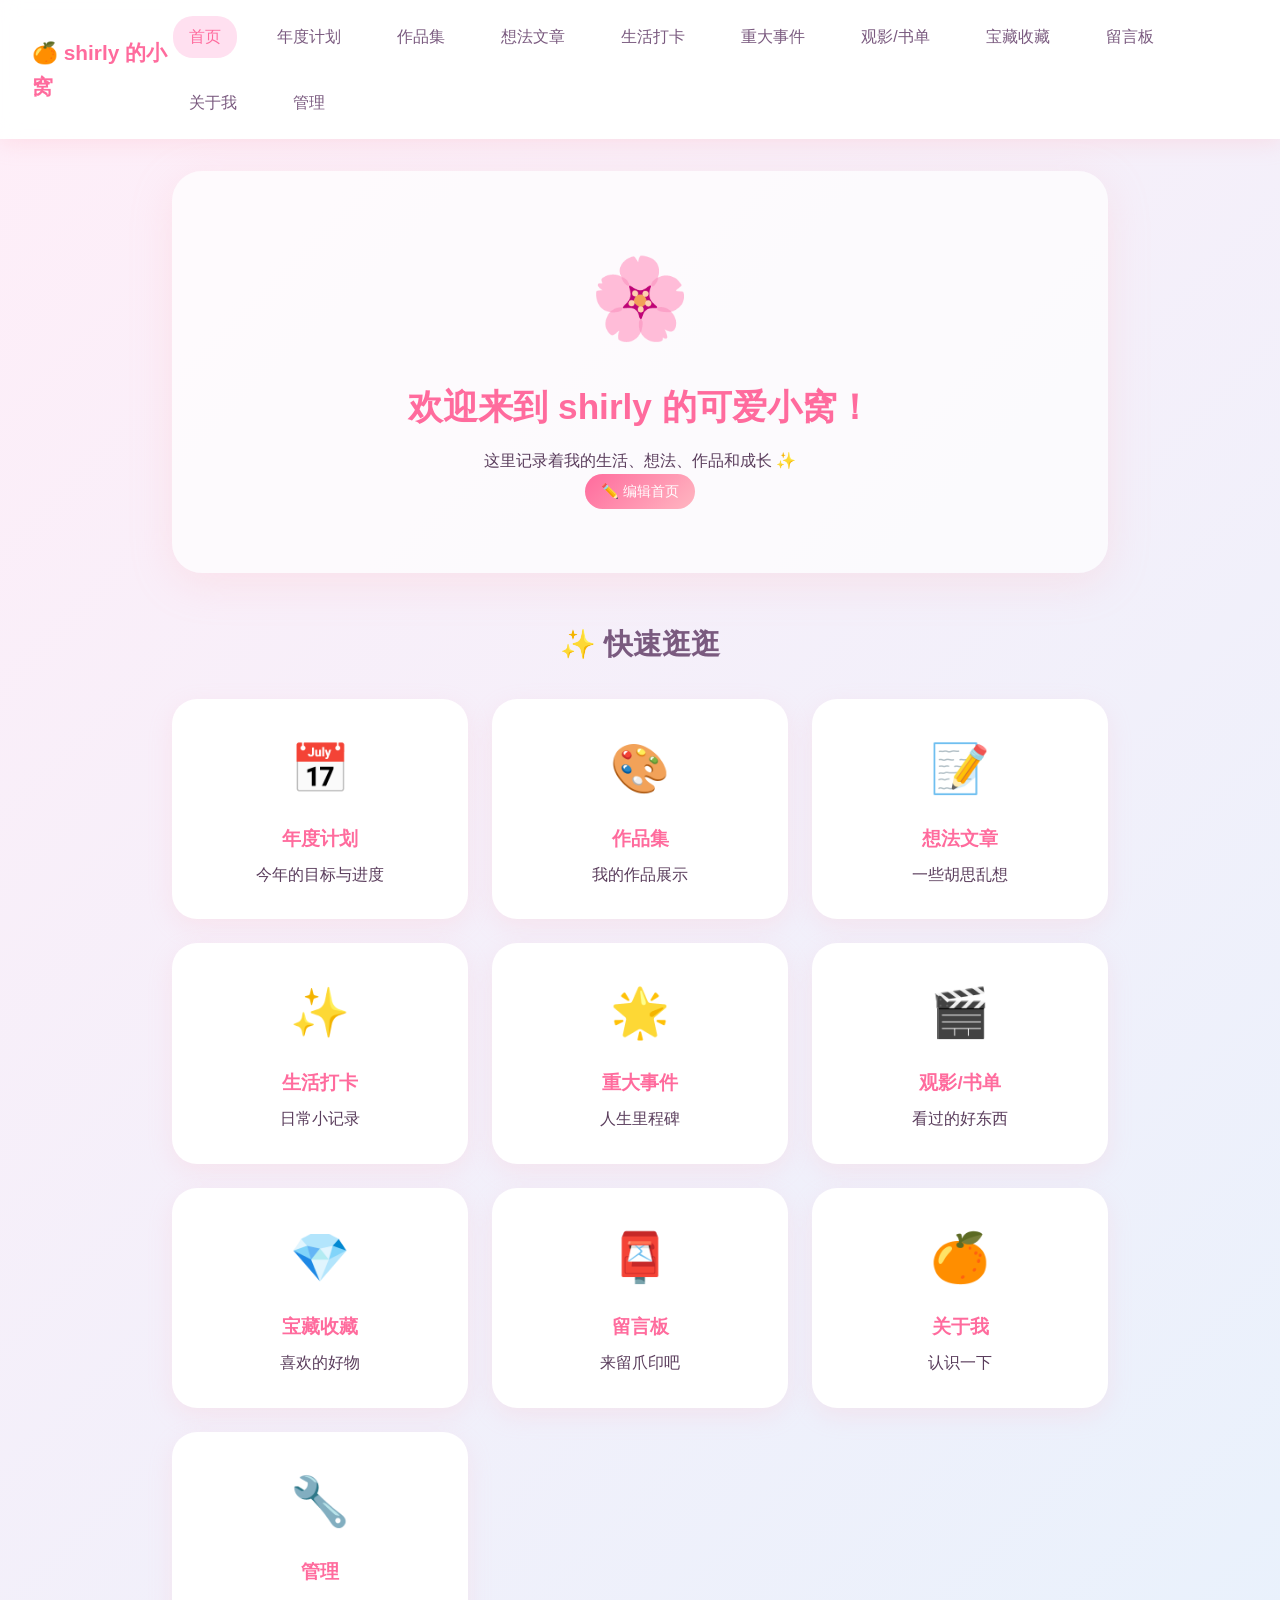
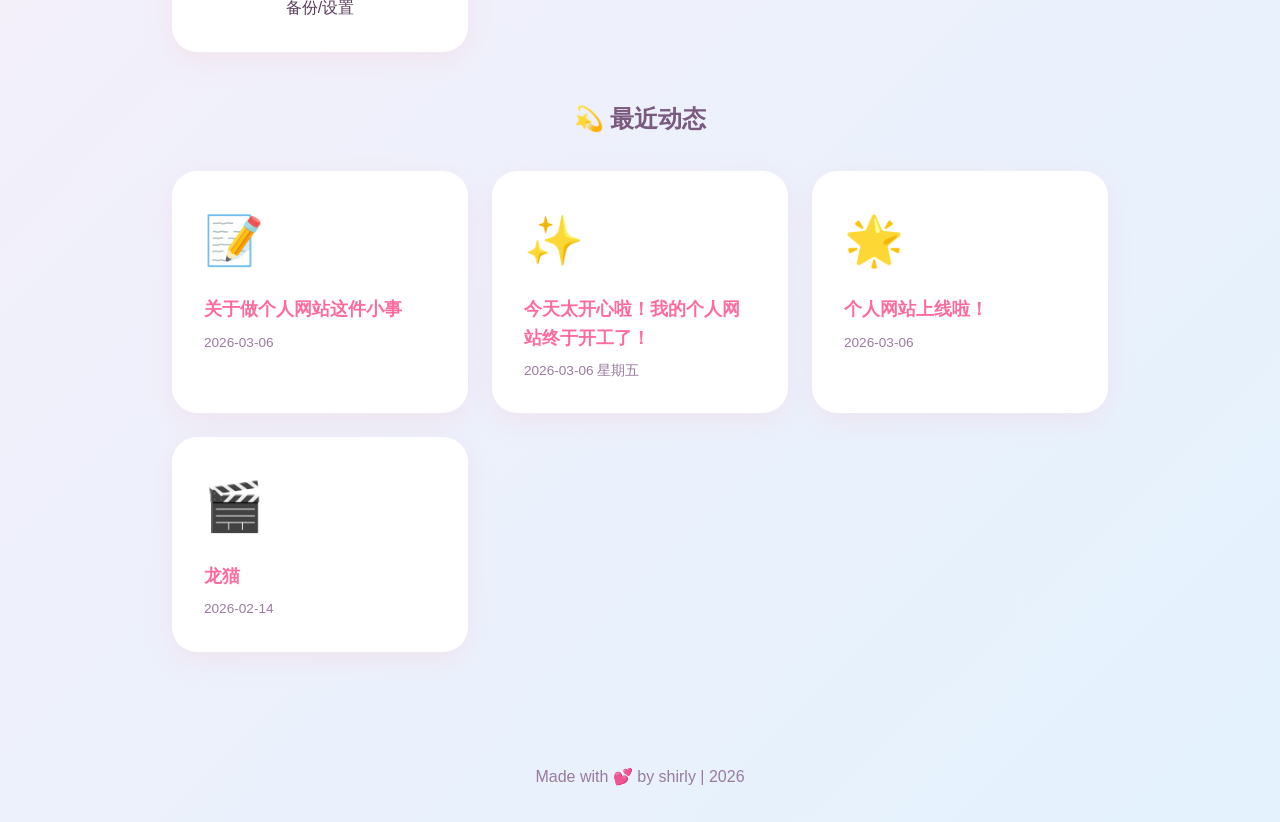
==== index.html @ cf7a5f39 "初始提交：shirly的可爱小窝" ====
<!DOCTYPE html>
<html lang="zh-CN">
<head>
    <meta charset="UTF-8">
    <meta name="viewport" content="width=device-width, initial-scale=1.0">
    <title>shirly 的可爱小窝 🌸</title>
    <link rel="stylesheet" href="style.css">
</head>
<body>
    <nav class="navbar">
        <div class="nav-brand">🍊 shirly 的小窝</div>
        <div class="nav-links">
            <a href="index.html" class="active">首页</a>
            <a href="plans.html">年度计划</a>
            <a href="works.html">作品集</a>
            <a href="articles.html">想法文章</a>
            <a href="diary.html">生活打卡</a>
            <a href="timeline.html">重大事件</a>
            <a href="movies.html">观影/书单</a>
            <a href="collections.html">宝藏收藏</a>
            <a href="guestbook.html">留言板</a>
            <a href="about.html">关于我</a>
            <a href="tools.html">管理</a>
        </div>
    </nav>

    <main class="container">
        <section class="hero">
            <div class="hero-content">
                <div style="position:relative;display:inline-block;">
                    <div class="hero-avatar" id="ha">🌸</div>
                    <img id="hai" style="display:none;width:120px;height:120px;border-radius:50%;object-fit:cover;position:absolute;top:50%;left:50%;transform:translate(-50%,-50%);" />
                </div>
                <h1 id="ht">欢迎来到 shirly 的可爱小窝！</h1>
                <p id="hd">这里记录着我的生活、想法、作品和成长 ✨</p>
                <button class="edit-btn" onclick="eh()">✏️ 编辑首页</button>
            </div>
        </section>

        <section class="quick-links">
            <h2>✨ 快速逛逛</h2>
            <div class="links-grid">
                <a href="plans.html" class="link-card"><span class="card-icon">📅</span><h3>年度计划</h3><p>今年的目标与进度</p></a>
                <a href="works.html" class="link-card"><span class="card-icon">🎨</span><h3>作品集</h3><p>我的作品展示</p></a>
                <a href="articles.html" class="link-card"><span class="card-icon">📝</span><h3>想法文章</h3><p>一些胡思乱想</p></a>
                <a href="diary.html" class="link-card"><span class="card-icon">✨</span><h3>生活打卡</h3><p>日常小记录</p></a>
                <a href="timeline.html" class="link-card"><span class="card-icon">🌟</span><h3>重大事件</h3><p>人生里程碑</p></a>
                <a href="movies.html" class="link-card"><span class="card-icon">🎬</span><h3>观影/书单</h3><p>看过的好东西</p></a>
                <a href="collections.html" class="link-card"><span class="card-icon">💎</span><h3>宝藏收藏</h3><p>喜欢的好物</p></a>
                <a href="guestbook.html" class="link-card"><span class="card-icon">📮</span><h3>留言板</h3><p>来留爪印吧</p></a>
                <a href="about.html" class="link-card"><span class="card-icon">🍊</span><h3>关于我</h3><p>认识一下</p></a>
                <a href="tools.html" class="link-card"><span class="card-icon">🔧</span><h3>管理</h3><p>备份/设置</p></a>
            </div>
        </section>

        <section style="margin-top:3rem;">
            <h2 style="text-align:center;color:#7a5a7f;margin-bottom:2rem;">💫 最近动态</h2>
            <div class="links-grid" id="recent"></div>
        </section>
    </main>

    <div class="modal" id="hm">
        <div class="modal-content">
            <h3>✏️ 编辑首页</h3>
            <input id="ia" placeholder="头像 emoji">
            <div>
                <label class="img-upload-label">📷 上传头像图片</label>
                <input type="file" class="img-upload-input" id="iainp" accept="image/*" onchange="uha(this)">
            </div>
            <img id="hapv" class="img-preview" style="display:none;" />
            <input id="it" placeholder="标题">
            <textarea id="ide" placeholder="描述"></textarea>
            <div class="modal-buttons">
                <button class="cancel-btn" onclick="cm('hm')">取消</button>
                <button class="save-btn" onclick="sh()">保存</button>
            </div>
        </div>
    </div>

    <footer class="footer"><p> Made with 💕 by shirly | 2026</p></footer>

    <script src="data.js"></script>
    <script>
        let tempHomeImg = '';
        function lh(){
            const d=getData();
            const ha=document.getElementById('ha'), hai=document.getElementById('hai');
            ha.textContent=d.home.avatar;
            document.getElementById('ht').textContent=d.home.title;
            document.getElementById('hd').textContent=d.home.desc;
            if(d.home.avatarImg){
                ha.style.opacity='0';
                hai.style.display='block';
                hai.src=d.home.avatarImg;
            } else {
                ha.style.opacity='1';
                hai.style.display='none';
            }
            const rc=[];
            if(d.articles && d.articles[0]) rc.push({...d.articles[0],type:'article'});
            if(d.diary && d.diary[0]) rc.push({...d.diary[0],type:'diary'});
            if(d.timeline && d.timeline[0]) rc.push({...d.timeline[0],type:'timeline'});
            if(d.movies && d.movies[0]) rc.push({...d.movies[0],type:'movie'});
            document.getElementById('recent').innerHTML = rc.length ? rc.map(i=>`
                <div class="link-card" style="text-align:left;">
                    <span class="card-icon">${i.type==='article'?'📝':i.type==='diary'?'✨':i.type==='movie'?'🎬':'🌟'}</span>
                    <h3 style="font-size:1.1rem;">${i.title || i.content?.slice(0,22)||'...'}</h3>
                    <p style="font-size:0.85rem;color:#9a7a9f;">${i.date || ''}</p>
                </div>
            `).join('') : '<p style="grid-column:1/-1;text-align:center;color:#9a7a9f;">还没有动态哦，去写点什么吧～</p>';
        }
        function uha(inp){if(inp.files && inp.files[0]){imgToBase64(inp.files[0],b=>{tempHomeImg=b;document.getElementById('hapv').src=b;document.getElementById('hapv').style.display='block';});}}
        function eh(){const d=getData();tempHomeImg=d.home.avatarImg||'';document.getElementById('ia').value=d.home.avatar;document.getElementById('it').value=d.home.title;document.getElementById('ide').value=d.home.desc;if(d.home.avatarImg){document.getElementById('hapv').src=d.home.avatarImg;document.getElementById('hapv').style.display='block';}else{document.getElementById('hapv').style.display='none';}sm('hm');}
        function sh(){const d=getData();d.home.avatar=document.getElementById('ia').value||'🌸';d.home.title=document.getElementById('it').value;d.home.desc=document.getElementById('ide').value;if(tempHomeImg)d.home.avatarImg=tempHomeImg;saveData(d);lh();cm('hm');}
        function sm(i){document.getElementById(i).classList.add('show');}
        function cm(i){document.getElementById(i).classList.remove('show');}
        lh();
    </script>
</body></html>
---- style.css ----
﻿* {margin:0;padding:0;box-sizing:border-box;}
body {font-family:'Segoe UI','Microsoft YaHei',sans-serif;background:linear-gradient(135deg,#ffeef8 0%,#e3f2fd 100%);color:#5a3d5c;line-height:1.6;}
.navbar {background:rgba(255,255,255,0.95);backdrop-filter:blur(10px);padding:1rem 2rem;display:flex;justify-content:space-between;align-items:center;position:sticky;top:0;z-index:100;box-shadow:0 4px 20px rgba(255,182,193,0.3);}
.nav-brand {font-size:1.3rem;font-weight:bold;color:#ff6b9d;}
.nav-links {display:flex;gap:1.5rem;flex-wrap:wrap;}
.nav-links a {text-decoration:none;color:#7a5a7f;font-weight:500;padding:0.5rem 1rem;border-radius:20px;transition:all 0.3s;}
.nav-links a:hover,.nav-links a.active {background:#ffe0f0;color:#ff6b9d;}
.container {max-width:1000px;margin:0 auto;padding:2rem;}
.hero {text-align:center;padding:4rem 2rem;background:rgba(255,255,255,0.7);border-radius:30px;margin-bottom:3rem;box-shadow:0 10px 40px rgba(255,182,193,0.25);}
.hero-avatar {font-size:5rem;margin-bottom:1rem;animation:bounce 2s infinite;}
@keyframes bounce {0%,100%{transform:translateY(0);}50%{transform:translateY(-15px);}}
.hero h1 {color:#ff6b9d;font-size:2.2rem;margin-bottom:0.8rem;}
.quick-links h2 {text-align:center;color:#7a5a7f;margin-bottom:2rem;font-size:1.8rem;}
.links-grid {display:grid;grid-template-columns:repeat(auto-fit,minmax(250px,1fr));gap:1.5rem;}
.link-card {background:white;padding:2rem;border-radius:25px;text-align:center;text-decoration:none;color:inherit;box-shadow:0 8px 25px rgba(255,182,193,0.2);transition:all 0.3s;}
.link-card:hover {transform:translateY(-8px);box-shadow:0 15px 35px rgba(255,182,193,0.35);}
.card-icon {font-size:3rem;display:block;margin-bottom:1rem;}
.link-card h3 {color:#ff6b9d;margin-bottom:0.5rem;}
.footer {text-align:center;padding:2rem;color:#9a7a9f;margin-top:3rem;}
.edit-btn{background:linear-gradient(135deg,#ff6b9d,#ffb6c1);color:white;border:none;padding:0.5rem 1rem;border-radius:20px;cursor:pointer;font-size:0.9rem;transition:all 0.3s;}
.edit-btn:hover{transform:scale(1.05);}
.add-btn{background:linear-gradient(135deg,#64b5f6,#90caf9);color:white;border:none;padding:0.8rem 1.5rem;border-radius:20px;cursor:pointer;font-size:1rem;margin:1rem 0;display:block;width:fit-content;}
.modal{position:fixed;inset:0;background:rgba(0,0,0,0.5);display:none;align-items:center;justify-content:center;z-index:1000;}
.modal.show{display:flex;}
.modal-content{background:white;padding:2rem;border-radius:25px;max-width:500px;width:90%;}
.modal-content h3{color:#ff6b9d;margin-bottom:1rem;}
.modal-content input,.modal-content textarea{width:100%;padding:0.8rem;margin-bottom:1rem;border:2px solid #ffe0f0;border-radius:15px;font-size:1rem;}
.modal-content textarea{min-height:120px;resize:vertical;}
.modal-buttons{display:flex;gap:1rem;justify-content:flex-end;}
.save-btn{background:#64b5f6;color:white;border:none;padding:0.6rem 1.2rem;border-radius:15px;cursor:pointer;}
.cancel-btn{background:#e0e0e0;color:#666;border:none;padding:0.6rem 1.2rem;border-radius:15px;cursor:pointer;}
.delete-btn{background:#ff8a80;color:white;border:none;padding:0.4rem 0.8rem;border-radius:12px;cursor:pointer;font-size:0.85rem;margin-left:auto;}
@media (max-width:768px){.navbar{flex-direction:column;gap:1rem;}.hero h1{font-size:1.6rem;}}
/* 图片预览样式 */
.img-preview {
    max-width: 200px;
    max-height: 150px;
    border-radius: 15px;
    margin: 0.5rem 0;
    object-fit: cover;
    box-shadow: 0 4px 15px rgba(255,182,193,0.2);
}
.img-upload-label {
    display: inline-block;
    background: linear-gradient(135deg, #64b5f6, #90caf9);
    color: white;
    padding: 0.5rem 1rem;
    border-radius: 15px;
    cursor: pointer;
    font-size: 0.9rem;
    margin: 0.5rem 0;
}
.img-upload-label:hover {
    transform: scale(1.05);
}
.img-upload-input {
    display: none;
}

/* 评分星星 */
.stars {
    display: flex;
    gap: 0.2rem;
    margin: 0.5rem 0;
}
.star {
    font-size: 1.2rem;
    cursor: pointer;
    color: #e0e0e0;
}
.star.filled {
    color: #ffd700;
}

/* 管理页样式 */
.tools-grid {
    display: grid;
    grid-template-columns: repeat(auto-fit, minmax(220px, 1fr));
    gap: 1.5rem;
    margin-top: 2rem;
}
.tool-card {
    background: white;
    padding: 1.5rem;
    border-radius: 25px;
    text-align: center;
    box-shadow: 0 8px 25px rgba(255,182,193,0.2);
}
.tool-icon {
    font-size: 2.5rem;
    margin-bottom: 0.8rem;
}
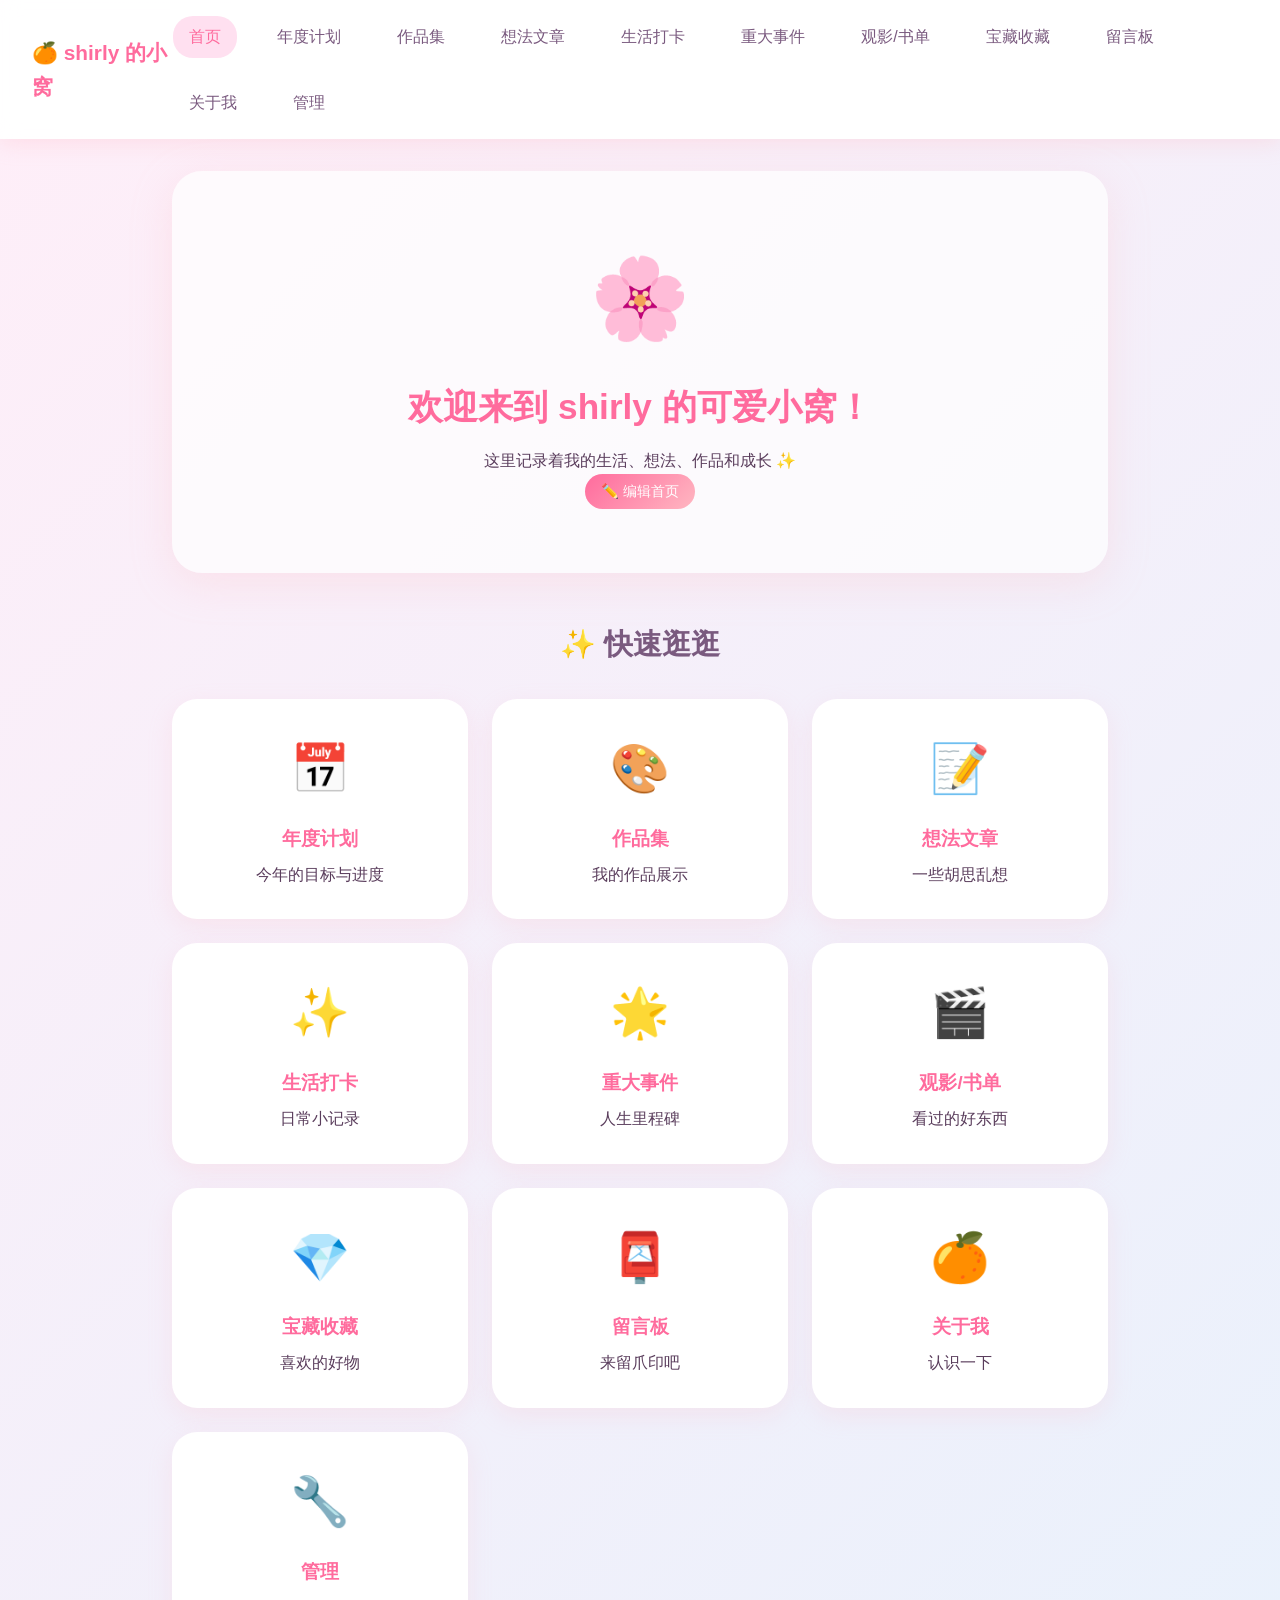
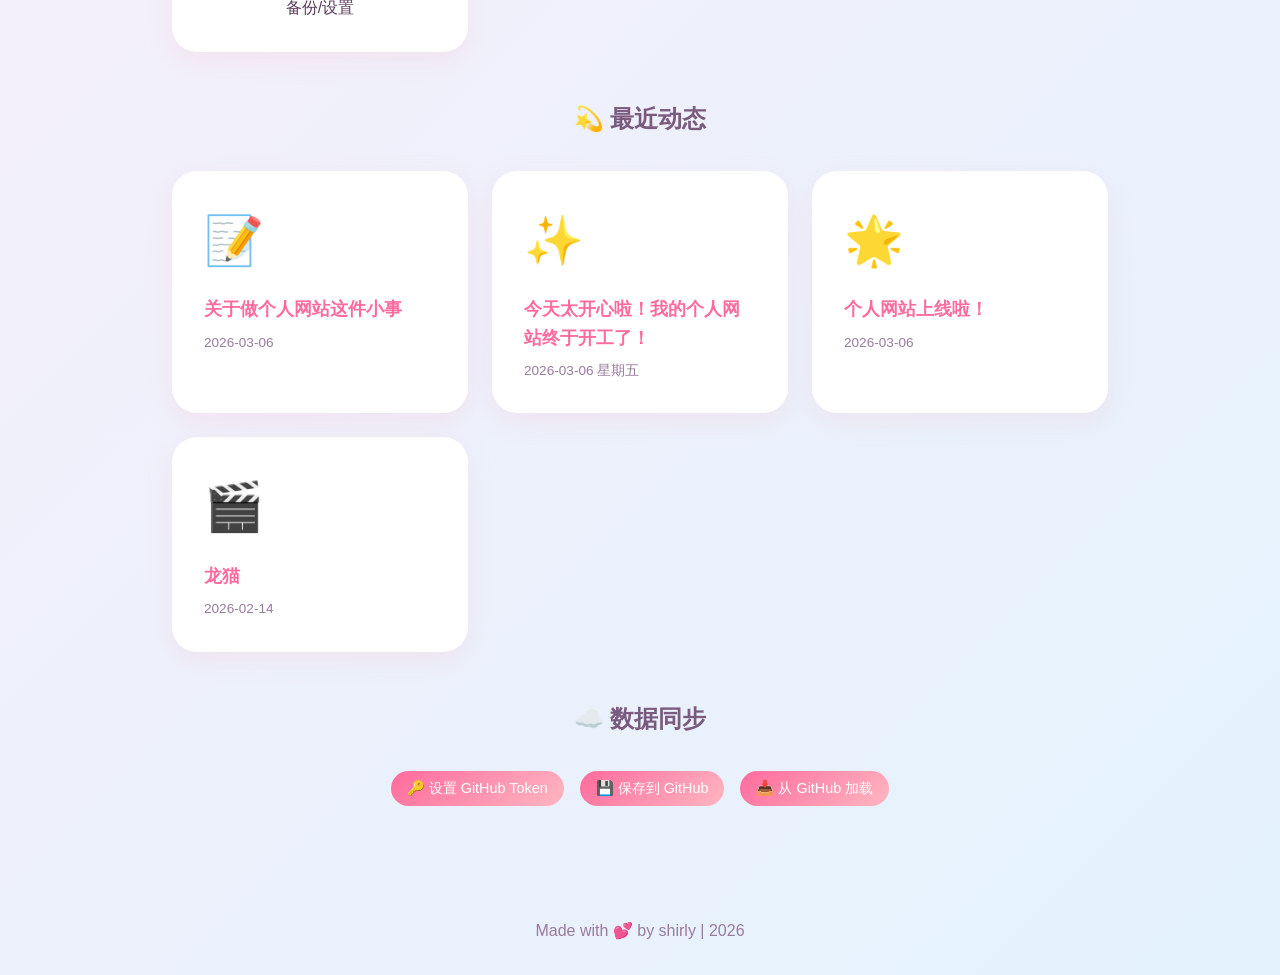
==== commit eb97aabb: "添加GitHub数据同步功能" ====
--- a/index.html
+++ b/index.html
@@ -57,7 +57,29 @@
             <h2 style="text-align:center;color:#7a5a7f;margin-bottom:2rem;">💫 最近动态</h2>
             <div class="links-grid" id="recent"></div>
         </section>
+        
+        <section style="margin-top:3rem;text-align:center;">
+            <h2 style="color:#7a5a7f;margin-bottom:2rem;">☁️ 数据同步</h2>
+            <div style="display:flex;gap:1rem;justify-content:center;flex-wrap:wrap;">
+                <button class="edit-btn" onclick="showTokenModal()">🔑 设置 GitHub Token</button>
+                <button class="edit-btn" onclick="syncToGitHub()">💾 保存到 GitHub</button>
+                <button class="edit-btn" onclick="loadFromGitHub()">📥 从 GitHub 加载</button>
+            </div>
+        </section>
     </main>
+    
+    <!-- Token 设置弹窗 -->
+    <div class="modal" id="tokenModal">
+        <div class="modal-content">
+            <h3>🔑 设置 GitHub Token</h3>
+            <input id="tokenInput" placeholder="输入你的 GitHub Token" style="width:100%;padding:0.8rem;margin:1rem 0;border:2px solid #e0d0e5;border-radius:8px;font-size:1rem;">
+            <p style="font-size:0.9rem;color:#9a7a9f;margin-bottom:1rem;">Token 只会保存在你的浏览器里，不会上传到任何地方！</p>
+            <div class="modal-buttons">
+                <button class="cancel-btn" onclick="cm('tokenModal')">取消</button>
+                <button class="save-btn" onclick="saveToken()">保存</button>
+            </div>
+        </div>
+    </div>
 
     <div class="modal" id="hm">
         <div class="modal-content">
@@ -114,6 +136,16 @@
         function sh(){const d=getData();d.home.avatar=document.getElementById('ia').value||'🌸';d.home.title=document.getElementById('it').value;d.home.desc=document.getElementById('ide').value;if(tempHomeImg)d.home.avatarImg=tempHomeImg;saveData(d);lh();cm('hm');}
         function sm(i){document.getElementById(i).classList.add('show');}
         function cm(i){document.getElementById(i).classList.remove('show');}
+        function showTokenModal(){sm('tokenModal');}
+        function saveToken(){
+            const token=document.getElementById('tokenInput').value.trim();
+            if(token){
+                setGitHubToken(token);
+                cm('tokenModal');
+            }else{
+                alert('请输入 Token！');
+            }
+        }
         lh();
     </script>
 </body></html>
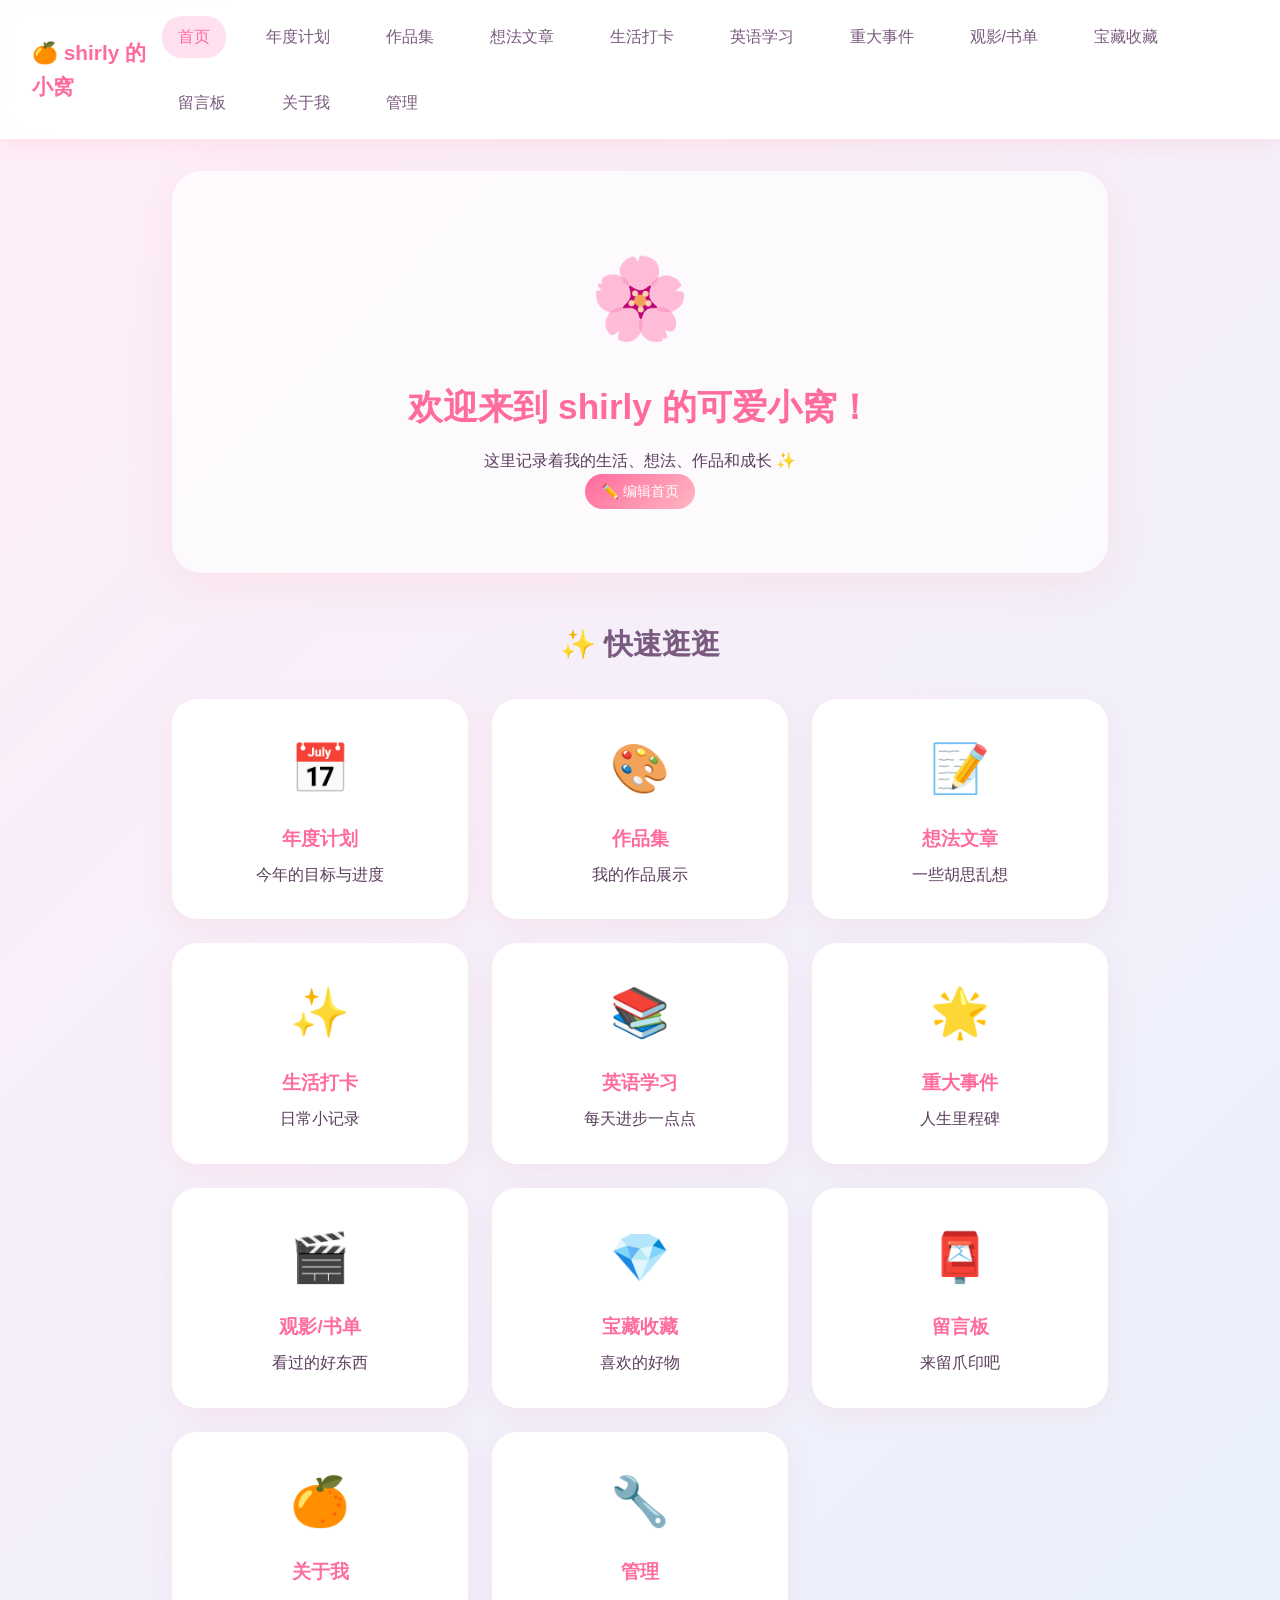
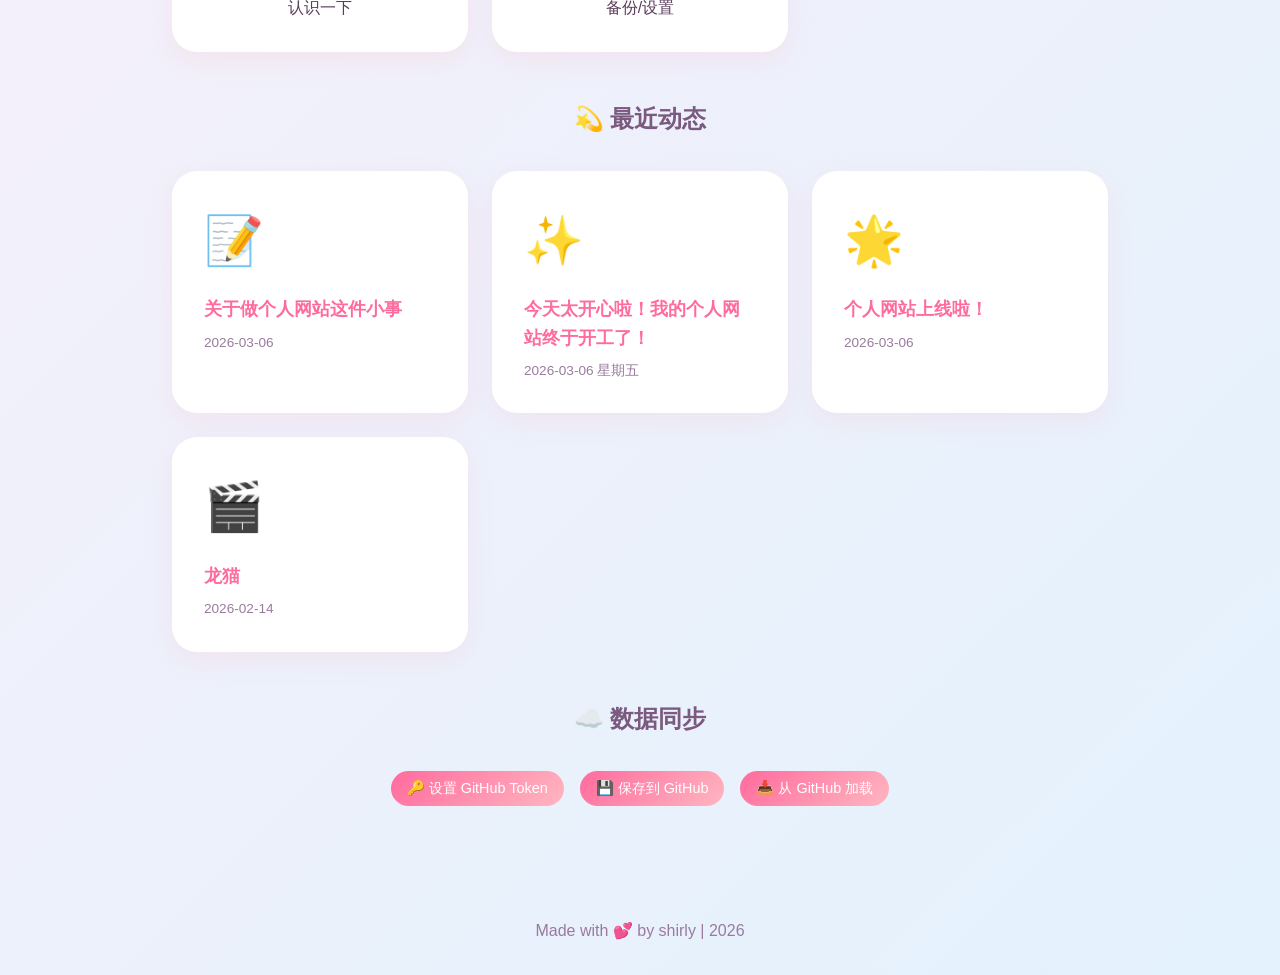
==== commit 3f32c897: "Add files via upload" ====
--- a/index.html
+++ b/index.html
@@ -15,6 +15,7 @@
             <a href="works.html">作品集</a>
             <a href="articles.html">想法文章</a>
             <a href="diary.html">生活打卡</a>
+            <a href="english.html">英语学习</a>
             <a href="timeline.html">重大事件</a>
             <a href="movies.html">观影/书单</a>
             <a href="collections.html">宝藏收藏</a>
@@ -44,6 +45,7 @@
                 <a href="works.html" class="link-card"><span class="card-icon">🎨</span><h3>作品集</h3><p>我的作品展示</p></a>
                 <a href="articles.html" class="link-card"><span class="card-icon">📝</span><h3>想法文章</h3><p>一些胡思乱想</p></a>
                 <a href="diary.html" class="link-card"><span class="card-icon">✨</span><h3>生活打卡</h3><p>日常小记录</p></a>
+                <a href="english.html" class="link-card"><span class="card-icon">📚</span><h3>英语学习</h3><p>每天进步一点点</p></a>
                 <a href="timeline.html" class="link-card"><span class="card-icon">🌟</span><h3>重大事件</h3><p>人生里程碑</p></a>
                 <a href="movies.html" class="link-card"><span class="card-icon">🎬</span><h3>观影/书单</h3><p>看过的好东西</p></a>
                 <a href="collections.html" class="link-card"><span class="card-icon">💎</span><h3>宝藏收藏</h3><p>喜欢的好物</p></a>
